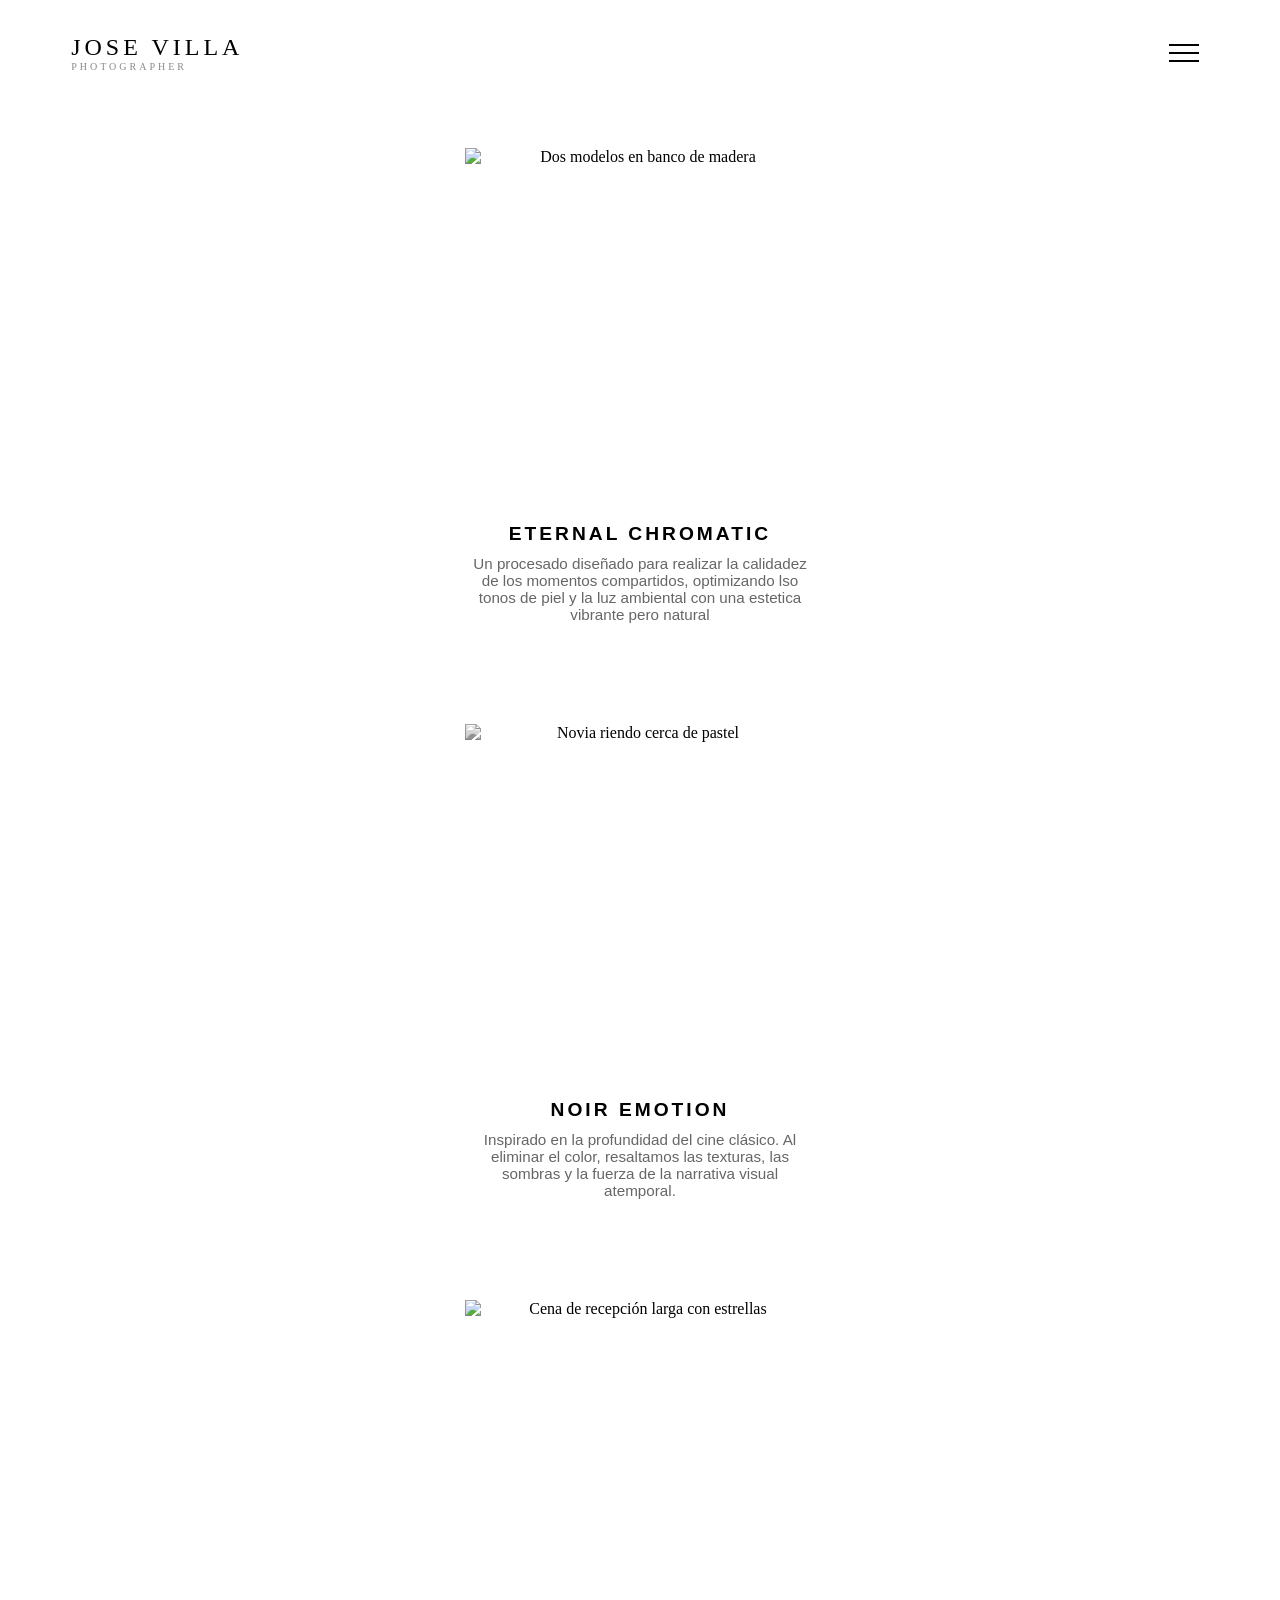
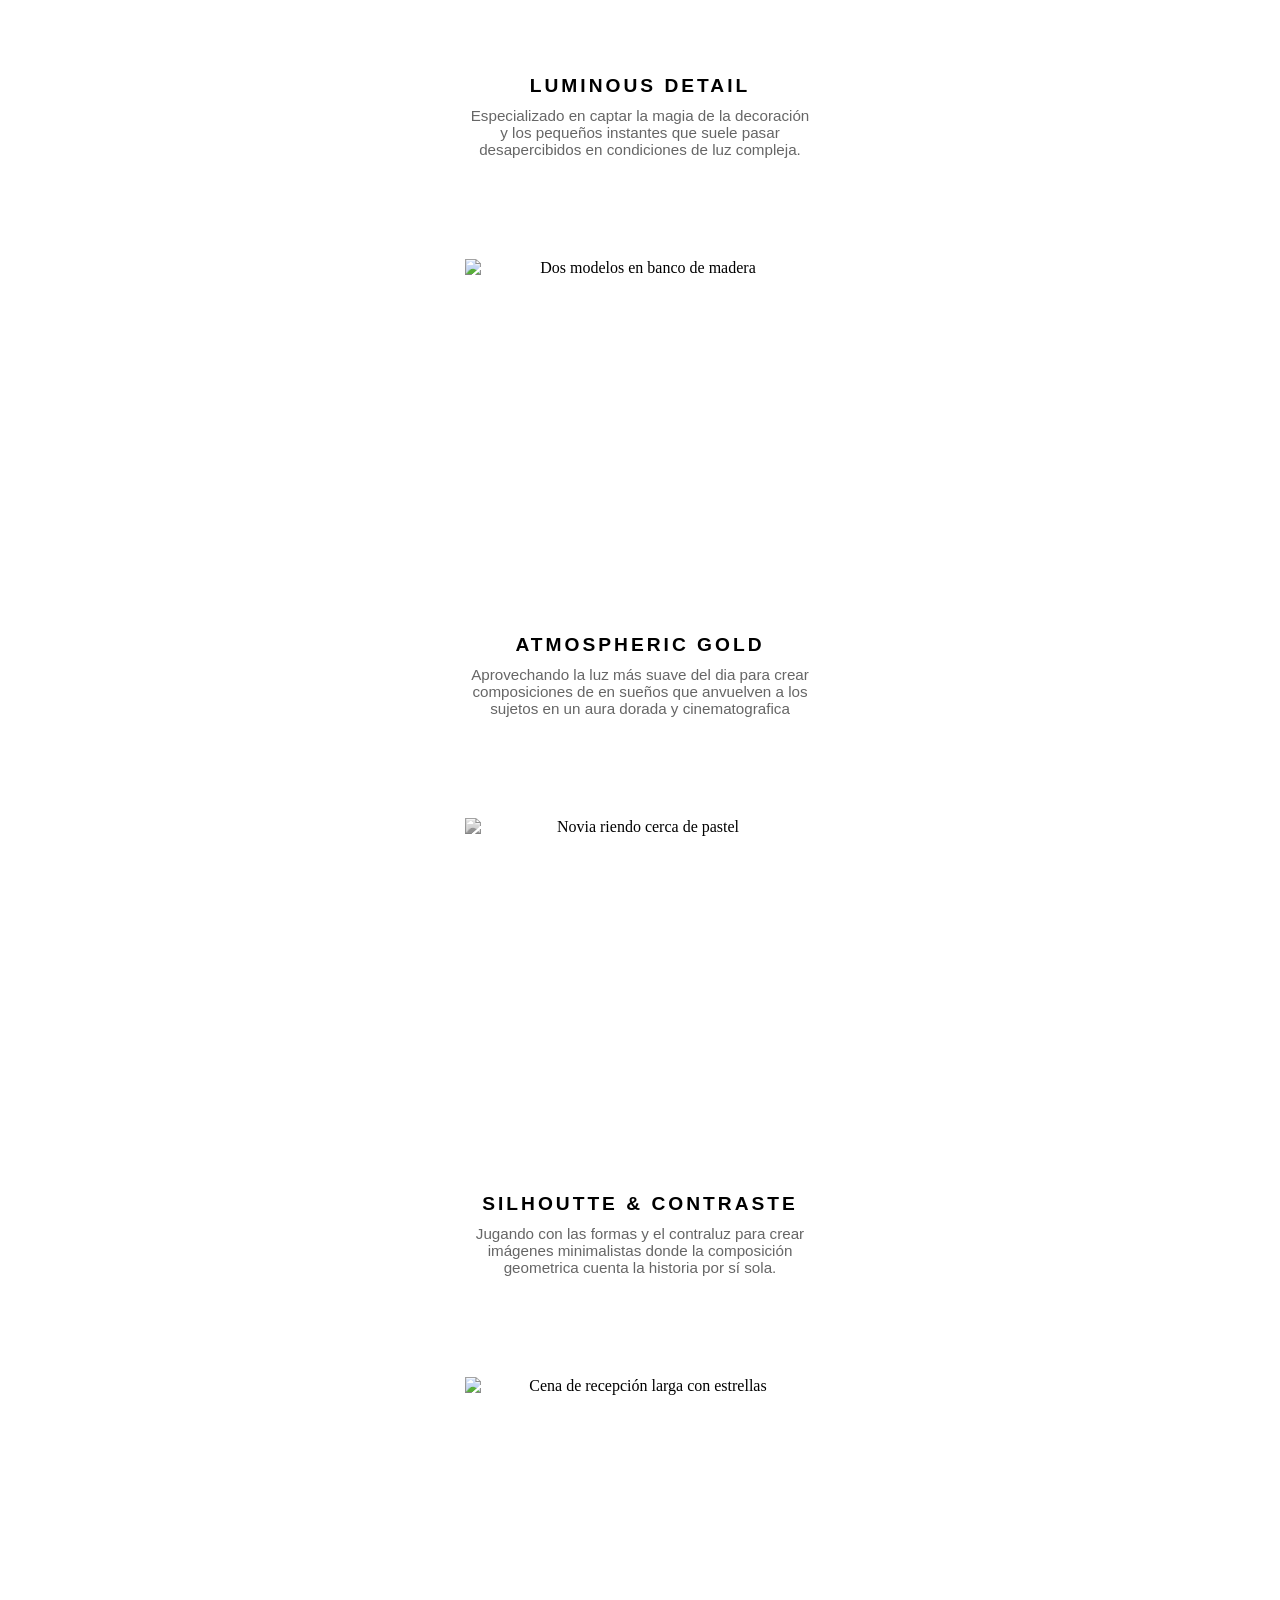
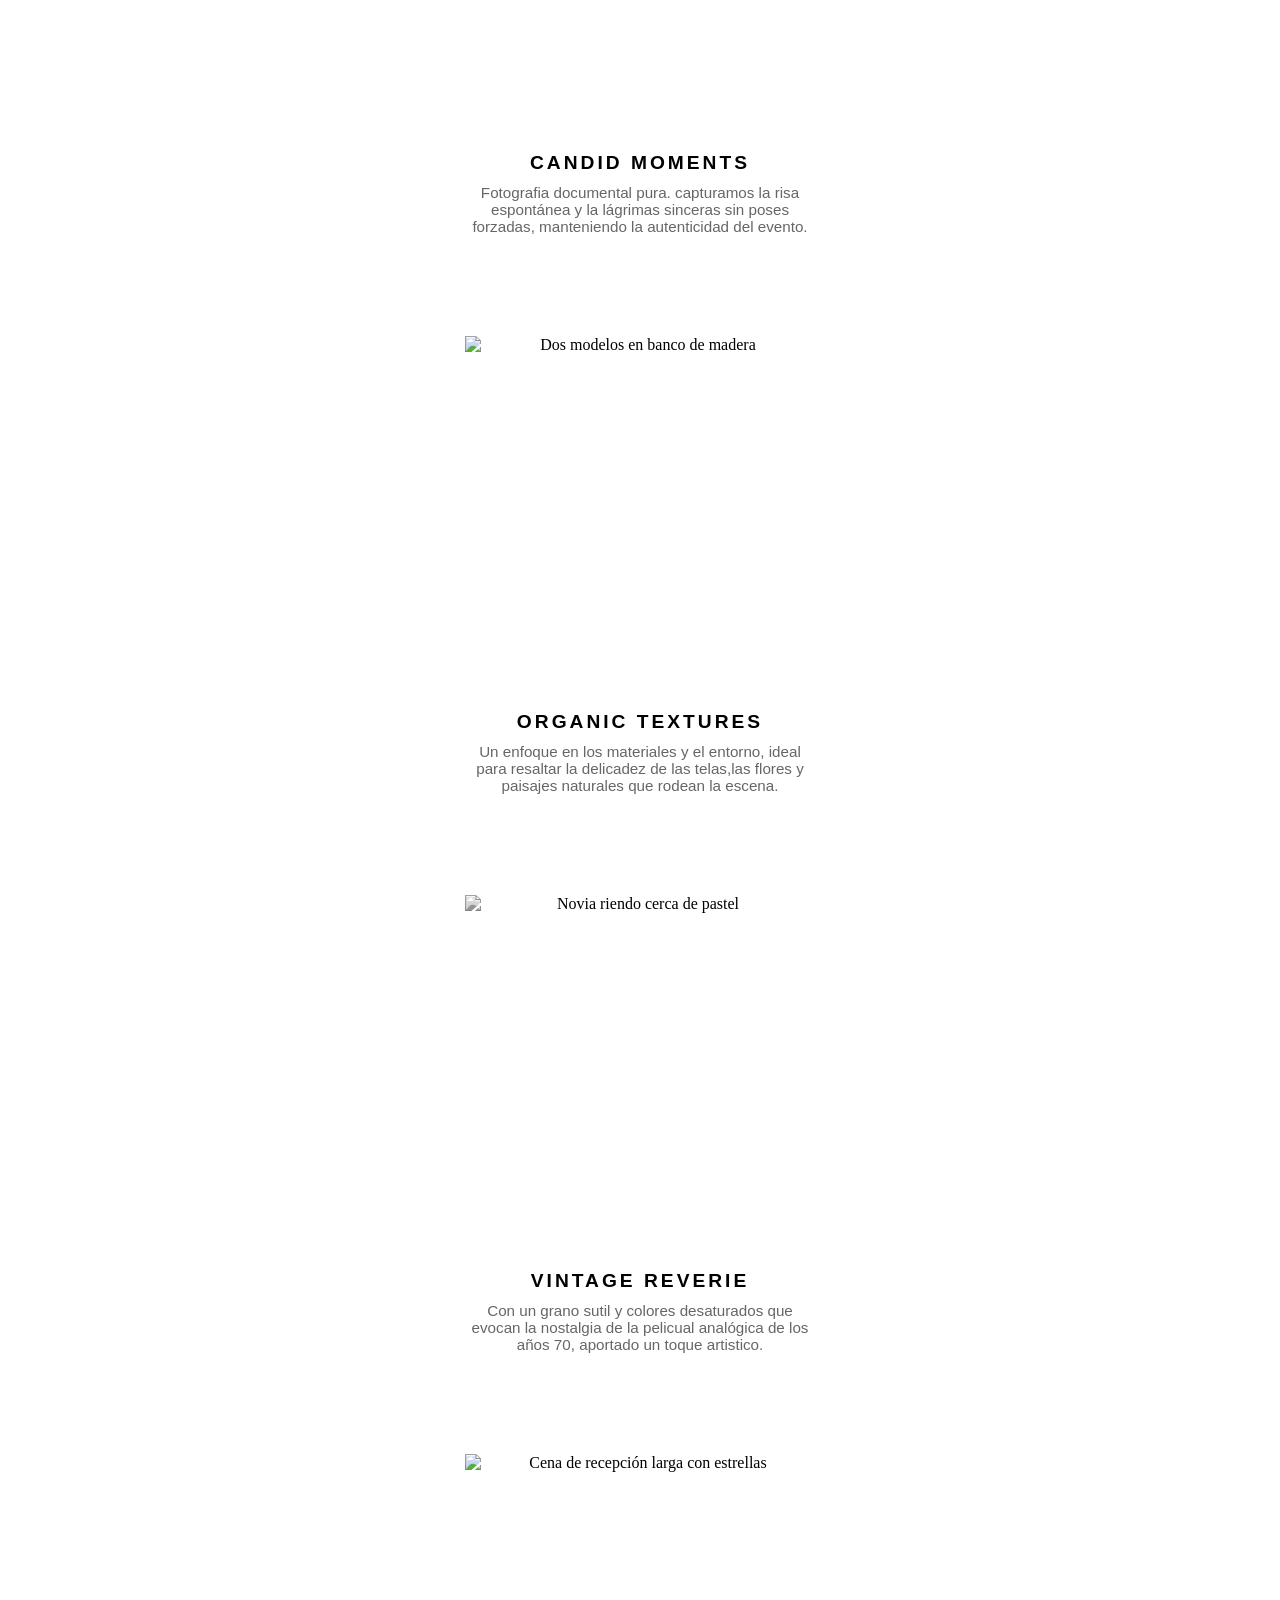
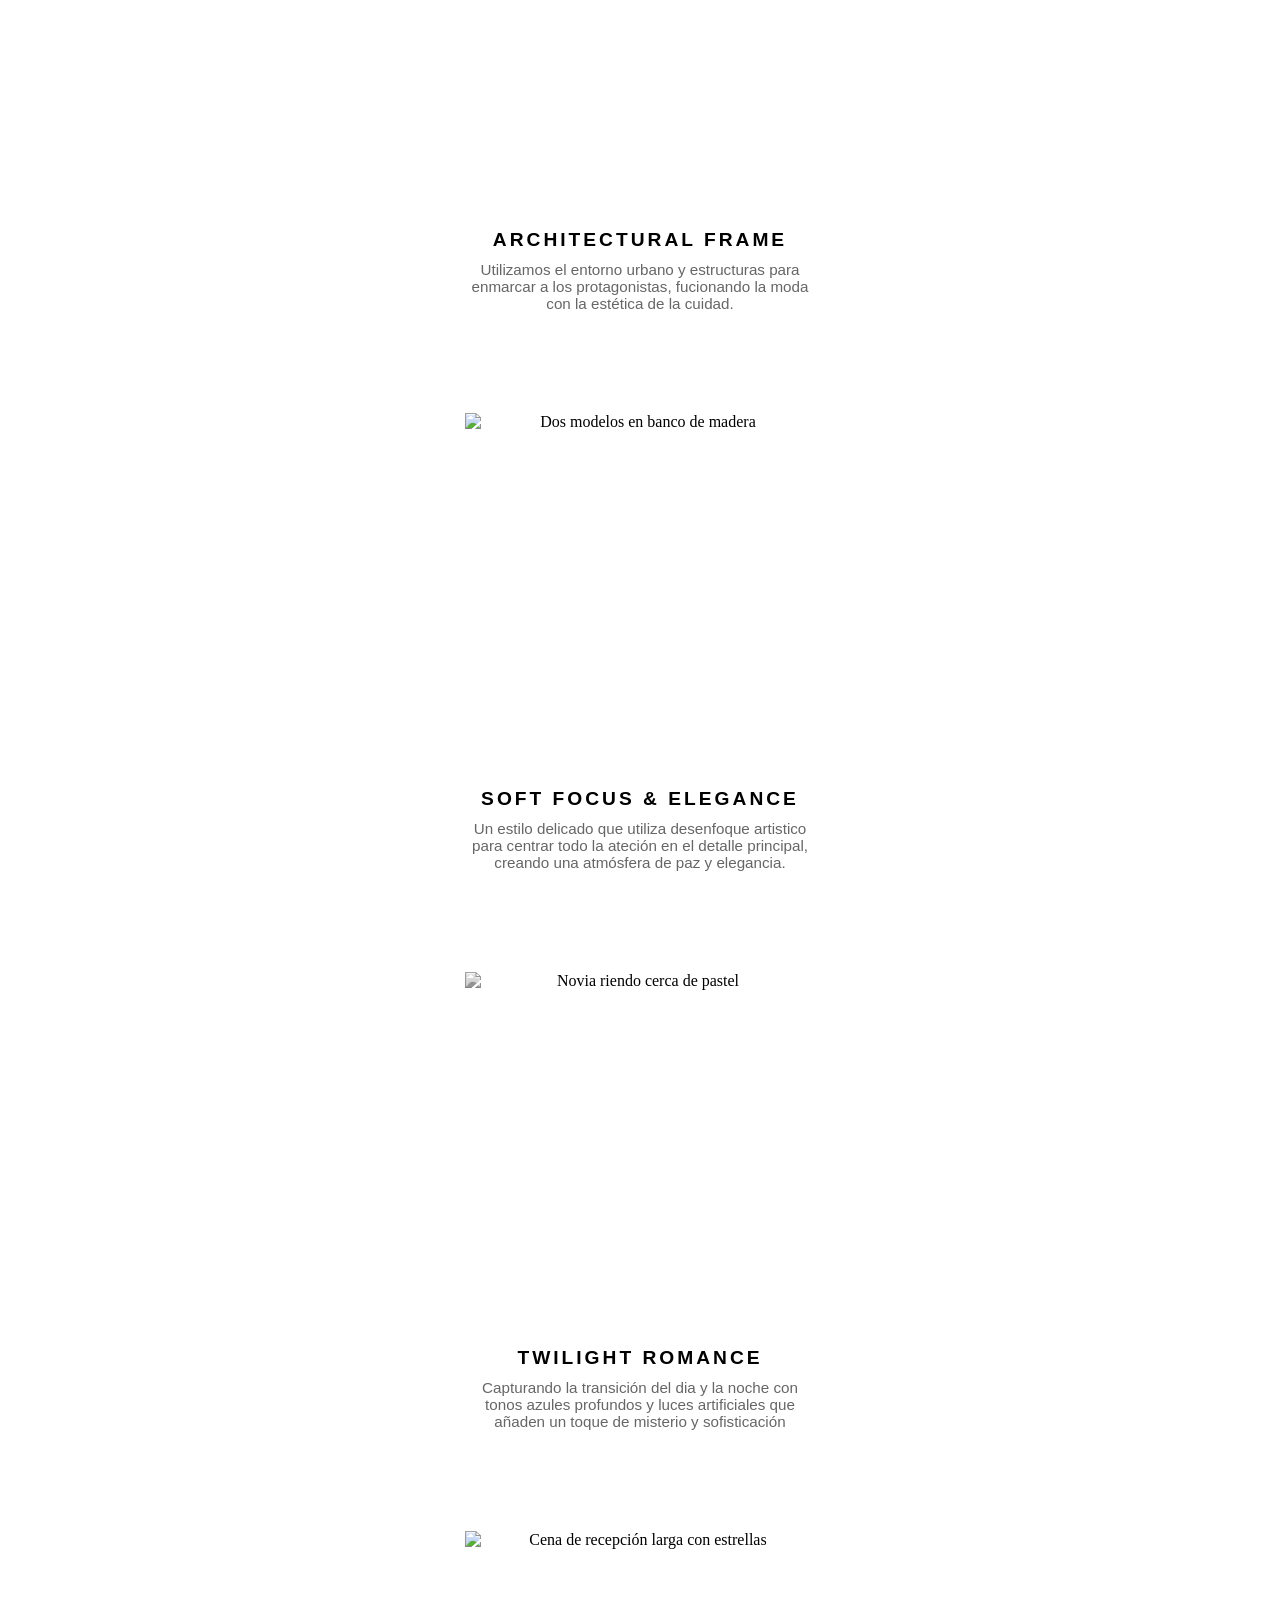
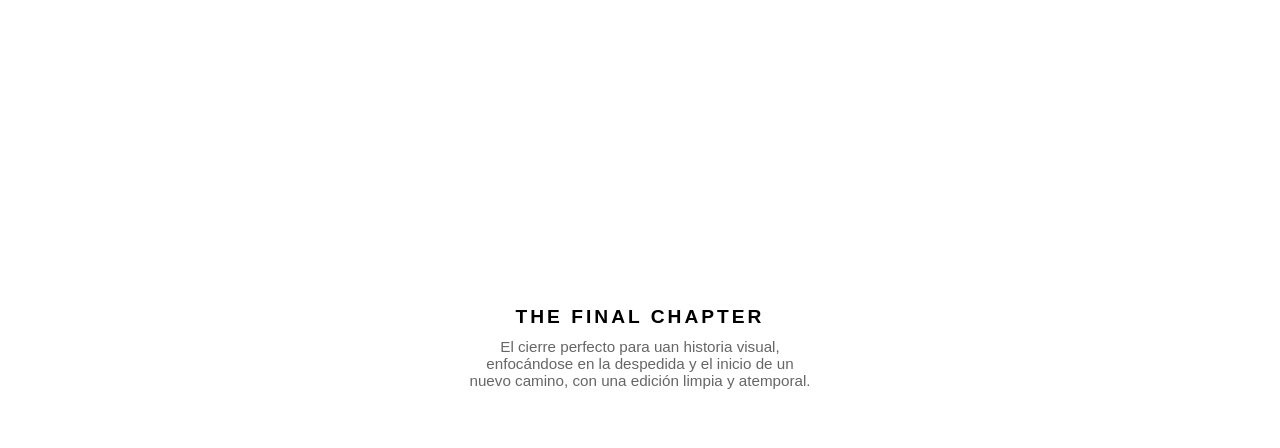
==== portafolio.html @ eef01271 "Add files via upload" ====
<!DOCTYPE html>
<html lang="es">
<head>
    <meta charset="UTF-8">
    <meta name="viewport" content="width=device-width, initial-scale=1.0">
    <title>Jose Villa | Portafolio de Bodas</title>
    <link rel="stylesheet" href="css/style-portafolio.css">
</head>
<body>

<header class="cabecera">
    <div class="logo">
        <h1>jose villa</h1>
        <span>photographer</span>
    </div>

    <div class="menu-icon" id="menuIcon">
        <div class="bar1"></div>
        <div class="bar2"></div>
        <div class="bar3"></div>
    </div>

    <nav class="nav-menu" id="navMenu">
        <ul>
            <li><a href="bodas.html">Inicio</a></li>
            <li><a href="#">Portafolio</a></li>
            <li><a href="sobreMi.html">Sobre Mí</a></li>
        </ul>
    </nav>
</header>
<section class="portafolio-item">
    <div class="portafolio-wrapper">
        <img src="imagenes/imagen1.jpg" alt="Dos modelos en banco de madera" class="portafolio-imagen">
        <h2 class="portafolio-titulo">ETERNAL CHROMATIC</h2>
        <p class="portafolio-texto">Un procesado diseñado para realizar la calidadez de los momentos compartidos, optimizando lso tonos de piel y la luz ambiental con una estetica vibrante pero natural</p>
    </div>
</section>

<section class="portafolio-item">
    <div class="portafolio-wrapper">
        <img src="imagenes/imagen2.jpg" alt="Novia riendo cerca de pastel" class="portafolio-imagen-bw">
        <h2 class="portafolio-titulo">NOIR EMOTION</h2>
        <p class="portafolio-texto">Inspirado en la profundidad del cine clásico. Al eliminar el color, resaltamos las texturas, las sombras y la fuerza de la narrativa visual atemporal.</p>
    </div>
</section>

<section class="portafolio-item">
    <div class="portafolio-wrapper">
        <img src="imagenes/imagen3.jpg" alt="Cena de recepción larga con estrellas" class="portafolio-imagen">
        <h2 class="portafolio-titulo">LUMINOUS DETAIL</h2>
        <p class="portafolio-texto">Especializado en captar la magia de la decoración y los pequeños instantes que suele pasar desapercibidos en condiciones de luz compleja.</p>
    </div>
</section>
<section class="portafolio-item">
    <div class="portafolio-wrapper">
        <img src="imagenes/imagen4.jpg" alt="Dos modelos en banco de madera" class="portafolio-imagen">
        <h2 class="portafolio-titulo">ATMOSPHERIC GOLD</h2>
        <p class="portafolio-texto">Aprovechando la luz más suave del dia para crear composiciones de en sueños que anvuelven a los sujetos en un aura dorada y cinematografica</p>
    </div>
</section>

<section class="portafolio-item">
    <div class="portafolio-wrapper">
        <img src="imagenes/imagen5.jpg" alt="Novia riendo cerca de pastel" class="portafolio-imagen-bw">
        <h2 class="portafolio-titulo">SILHOUTTE & CONTRASTE</h2>
        <p class="portafolio-texto">Jugando con las formas y el contraluz para crear imágenes minimalistas donde la composición geometrica cuenta la historia por sí sola.</p>
    </div>
</section>

<section class="portafolio-item">
    <div class="portafolio-wrapper">
        <img src="imagenes/imagen6.jpg" alt="Cena de recepción larga con estrellas" class="portafolio-imagen">
        <h2 class="portafolio-titulo">CANDID MOMENTS</h2>
        <p class="portafolio-texto">Fotografia documental pura. capturamos la risa espontánea y la lágrimas sinceras sin poses forzadas, manteniendo la autenticidad del evento.</p>
    </div>
</section>
<section class="portafolio-item">
    <div class="portafolio-wrapper">
        <img src="imagenes/imagen7.jpg" alt="Dos modelos en banco de madera" class="portafolio-imagen">
        <h2 class="portafolio-titulo">ORGANIC TEXTURES</h2>
        <p class="portafolio-texto">Un enfoque  en los materiales y el entorno, ideal para resaltar la delicadez de las telas,las flores y paisajes naturales que rodean la escena.</p>
    </div>
</section>

<section class="portafolio-item">
    <div class="portafolio-wrapper">
        <img src="imagenes/imagen8.jpg" alt="Novia riendo cerca de pastel" class="portafolio-imagen-bw">
        <h2 class="portafolio-titulo">VINTAGE REVERIE</h2>
        <p class="portafolio-texto">Con un grano sutil y colores desaturados que evocan la nostalgia de la pelicual analógica de los años 70, aportado un toque artistico.</p>
    </div>
</section>

<section class="portafolio-item">
    <div class="portafolio-wrapper">
        <img src="imagenes/imagen9.jpg" alt="Cena de recepción larga con estrellas" class="portafolio-imagen">
        <h2 class="portafolio-titulo">ARCHITECTURAL FRAME</h2>
        <p class="portafolio-texto">Utilizamos el entorno urbano y estructuras para enmarcar  a los protagonistas, fucionando la moda con la estética de la cuidad.</p>
    </div>
</section>
<section class="portafolio-item">
    <div class="portafolio-wrapper">
        <img src="imagenes/imagen10.jpg" alt="Dos modelos en banco de madera" class="portafolio-imagen">
        <h2 class="portafolio-titulo">SOFT FOCUS & ELEGANCE</h2>
        <p class="portafolio-texto">Un estilo delicado que utiliza desenfoque artistico para centrar todo la ateción en el detalle principal, creando una atmósfera de paz y elegancia.</p>
    </div>
</section>

<section class="portafolio-item">
    <div class="portafolio-wrapper">
        <img src="imagenes/imagen11.jpg" alt="Novia riendo cerca de pastel" class="portafolio-imagen-bw">
        <h2 class="portafolio-titulo">TWILIGHT ROMANCE</h2>
        <p class="portafolio-texto">Capturando la transición del dia y la noche con tonos azules profundos y luces artificiales que añaden un toque de misterio y sofisticación</p>
    </div>
</section>

<section class="portafolio-item">
    <div class="portafolio-wrapper">
        <img src="imagenes/imagen12.jpg" alt="Cena de recepción larga con estrellas" class="portafolio-imagen">
        <h2 class="portafolio-titulo">THE FINAL CHAPTER</h2>
        <p class="portafolio-texto">El cierre perfecto para uan historia visual, enfocándose en la despedida y el inicio de un nuevo camino, con una edición limpia y atemporal.</p>
    </div>
</section>
<script>
    // --- JAVASCRIPT PARA LA INTERACCIÓN ---
    
    // Seleccionamos la hamburguesa y el menú
    const menuIcon = document.getElementById('menuIcon');
    const navMenu = document.getElementById('navMenu');

    // Escuchamos el clic en la hamburguesa
    menuIcon.addEventListener('click', () => {
        // Alternamos (añadimos/quitamos) la clase 'active' a ambos
        menuIcon.classList.toggle('active'); // Para animar la hamburguesa a 'X'
        navMenu.classList.toggle('active');   // Para mostrar/ocultar el menú
    });
</script>

</body>
</html>
---- css/style-portafolio.css ----
/* --- ESTILOS BASE (Mantenidos para el menú) --- */
.body { margin: 0; padding: 0; font-family: 'Times New Roman', serif; }
.cabecera { display: flex; justify-content: space-between; align-items: center; padding: 20px 5%; background: white; text-transform: uppercase; position: relative; z-index: 1000; }
.logo h1 { font-size: 24px; margin: 0; letter-spacing: 4px; font-weight: lighter; color: black; }
.logo span { font-size: 10px; letter-spacing: 3px; color: #888; display: block; }

/* --- ESTILOS DE LA HAMBURGUESA (INTACTOS) --- */
.menu-icon { cursor: pointer; padding: 10px; z-index: 1001; }
.menu-icon div { width: 30px; height: 2px; background-color: black; margin: 6px 0; transition: 0.4s; }
.menu-icon.active .bar1 { transform: rotate(-45deg) translate(-5px, 6px); }
.menu-icon.active .bar2 { opacity: 0; }
.menu-icon.active .bar3 { transform: rotate(45deg) translate(-5px, -6px); }
.nav-menu { position: absolute; top: 100%; left: 0; width: 100%; background-color: white; box-shadow: 0 4px 10px rgba(0,0,0,0.1); display: none; opacity: 0; transition: opacity 0.5s ease; }
.nav-menu.active { display: block; opacity: 1; }
.nav-menu ul { list-style: none; margin: 0; padding: 20px 0; text-align: center; }
.nav-menu li { padding: 15px 0; }
.nav-menu a { text-decoration: none; color: black; font-size: 16px; letter-spacing: 2px; transition: color 0.3s ease; }
.nav-menu a:hover { color: #888; }

/* ============================================================
   AJUSTES DE IMÁGENES Y CENTRADO (SOLO PARA EL PORTAFOLIO)
   ============================================================ */

.portafolio-item {
    width: 100%;
    display: block;   /* Cambiado a block para asegurar compatibilidad */
    text-align: center; /* Esto centra todo el contenido (imagen y texto) */
    padding: 50px 0;
}

.portafolio-wrapper {
    display: inline-block; /* Permite que el contenedor se centre con text-align */
    width: 90%;
    max-width: 350px;      /* Ancho máximo de la foto */
    text-align: center;    /* Centra el título y texto dentro */
}

.portafolio-imagen, .portafolio-imagen-bw {
    display: block;
    margin: 0 auto 25px auto; /* Margen auto a los lados centra la imagen */
    
    /* --- AQUÍ CONTROLAS EL TAMAÑO --- */
    width: 100%;      
    height: 350px;    /* Cambia este número para que todas midan lo mismo de alto */
    /* -------------------------------- */

    object-fit: cover; /* Importante: recorta la foto para que no se estire */
}

.portafolio-imagen-bw {
    filter: grayscale(100%);
}

.portafolio-titulo {
    font-family: sans-serif;
    font-size: 1.2rem;
    letter-spacing: 3px;
    margin-bottom: 10px;
}

.portafolio-texto {
    font-family: sans-serif;
    font-size: 0.95rem;
    color: #666;
    max-width: 550px;
    margin: 0 auto; /* Centra el bloque de texto debajo de la foto */
}
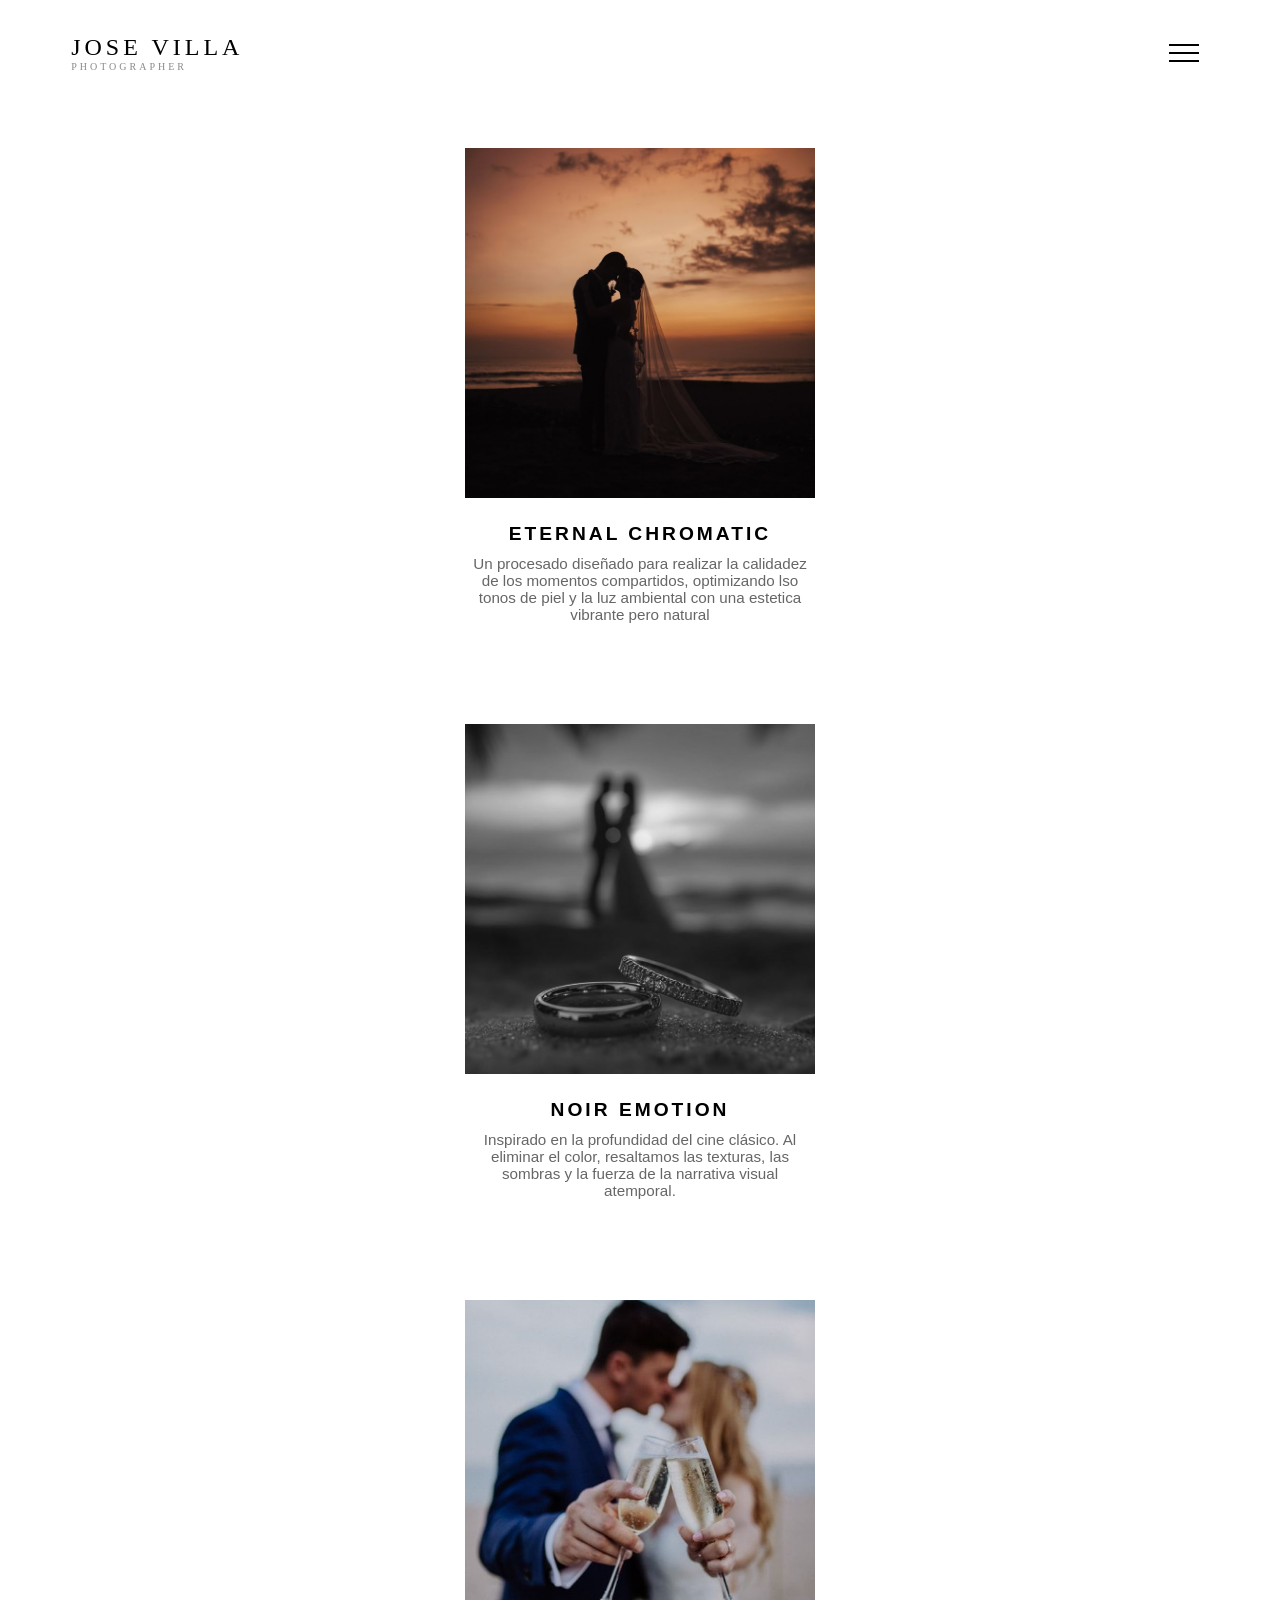
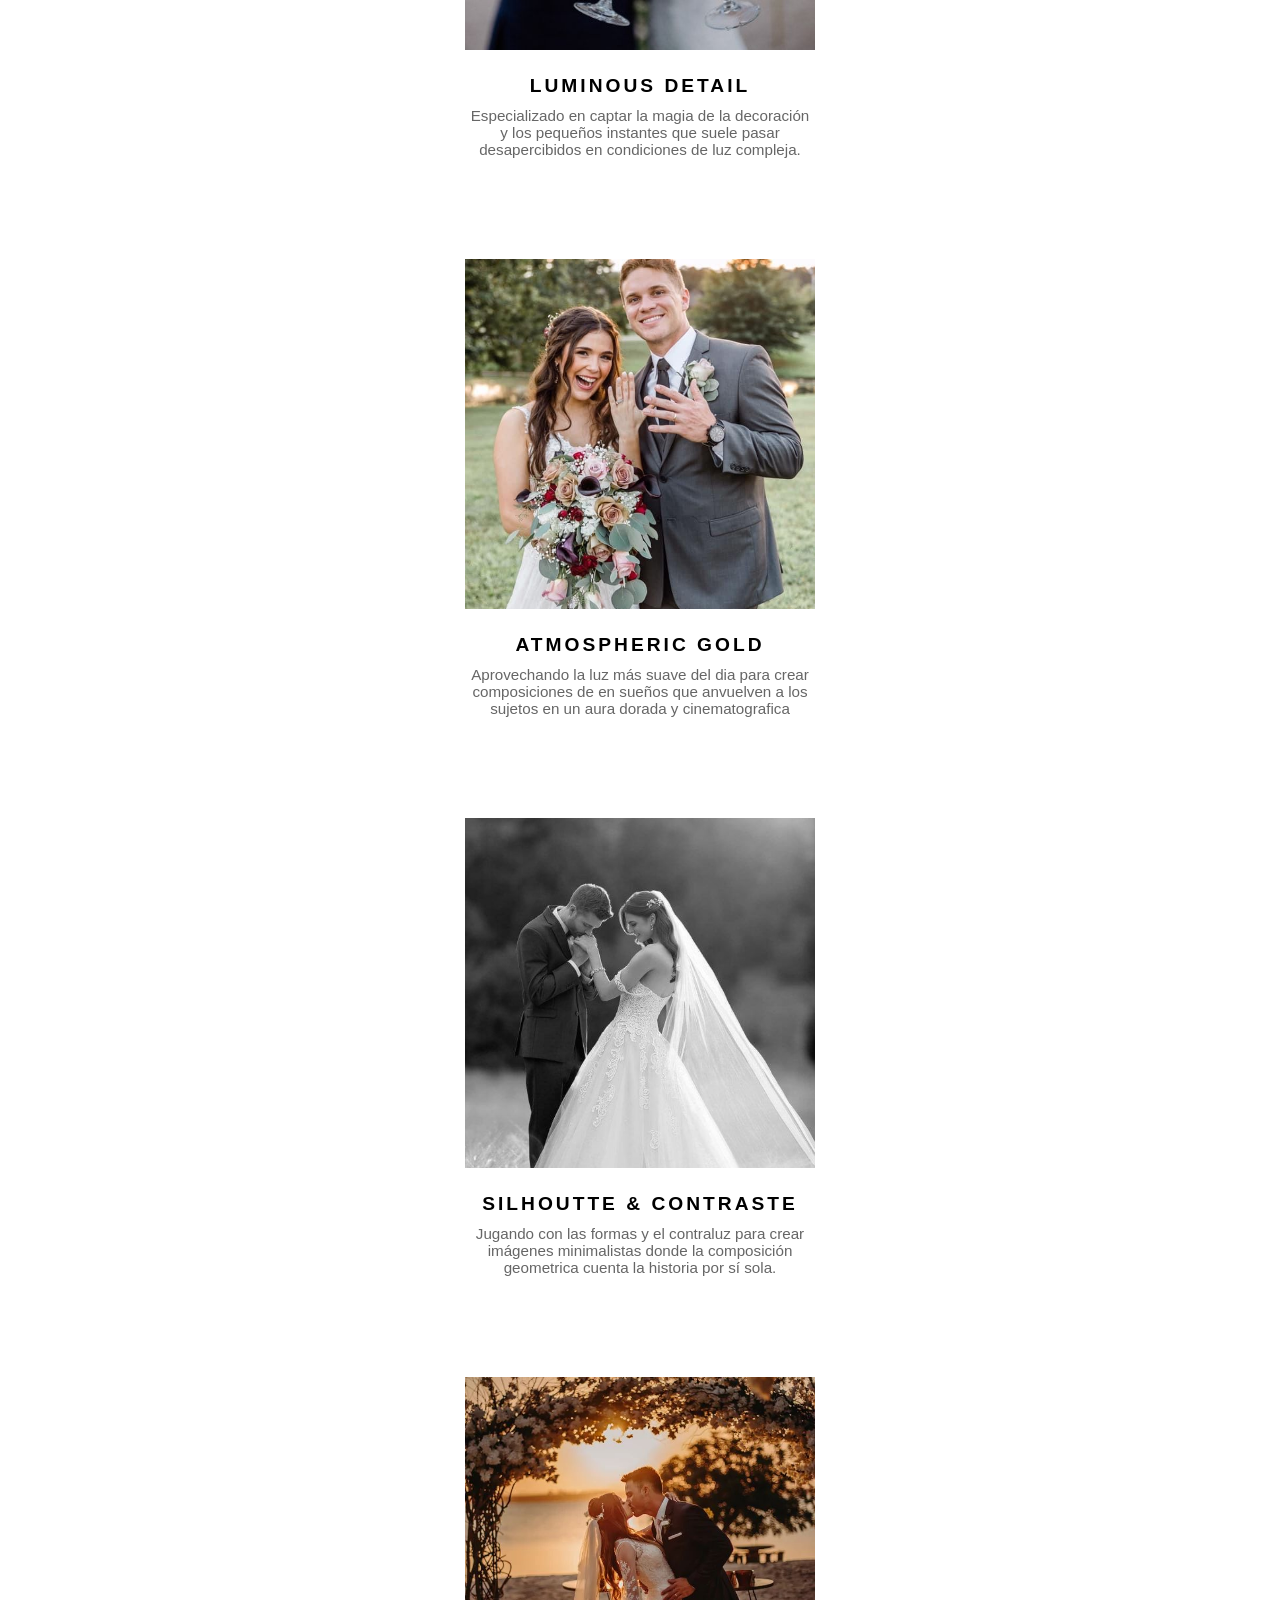
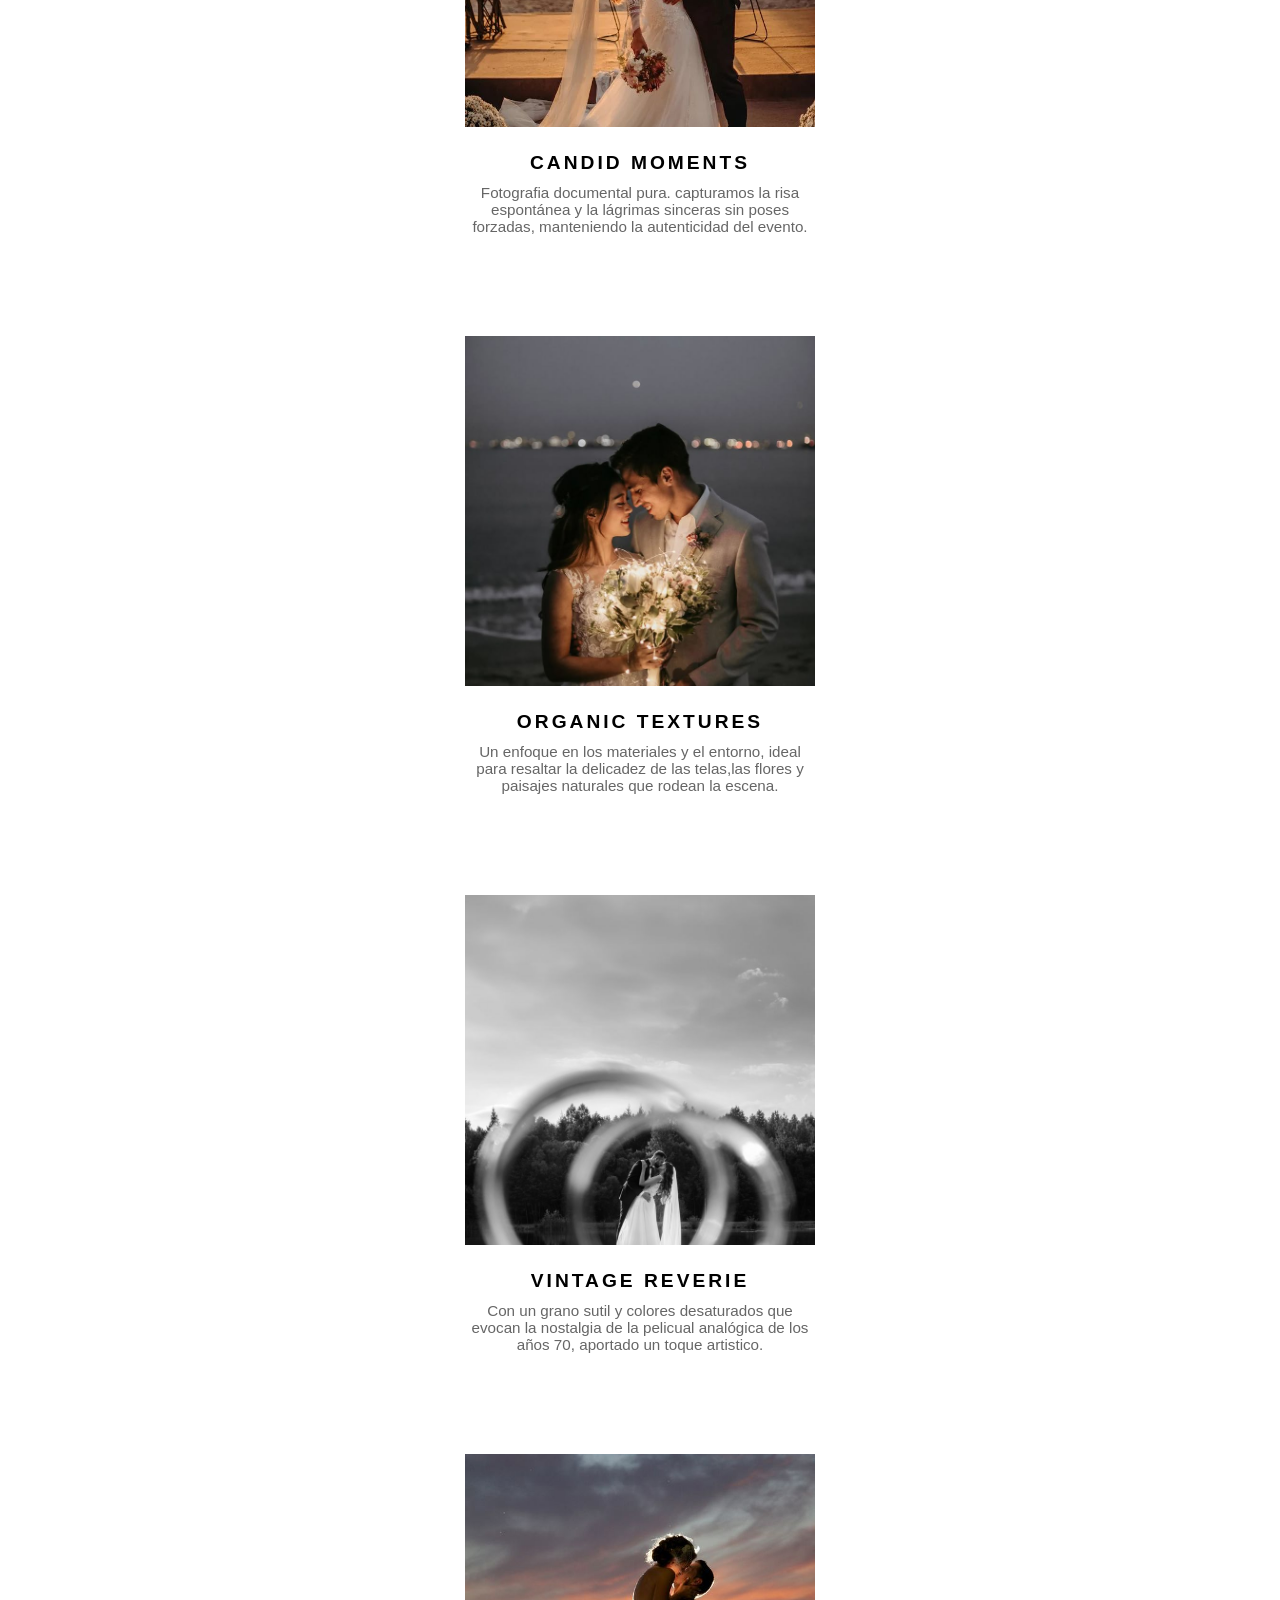
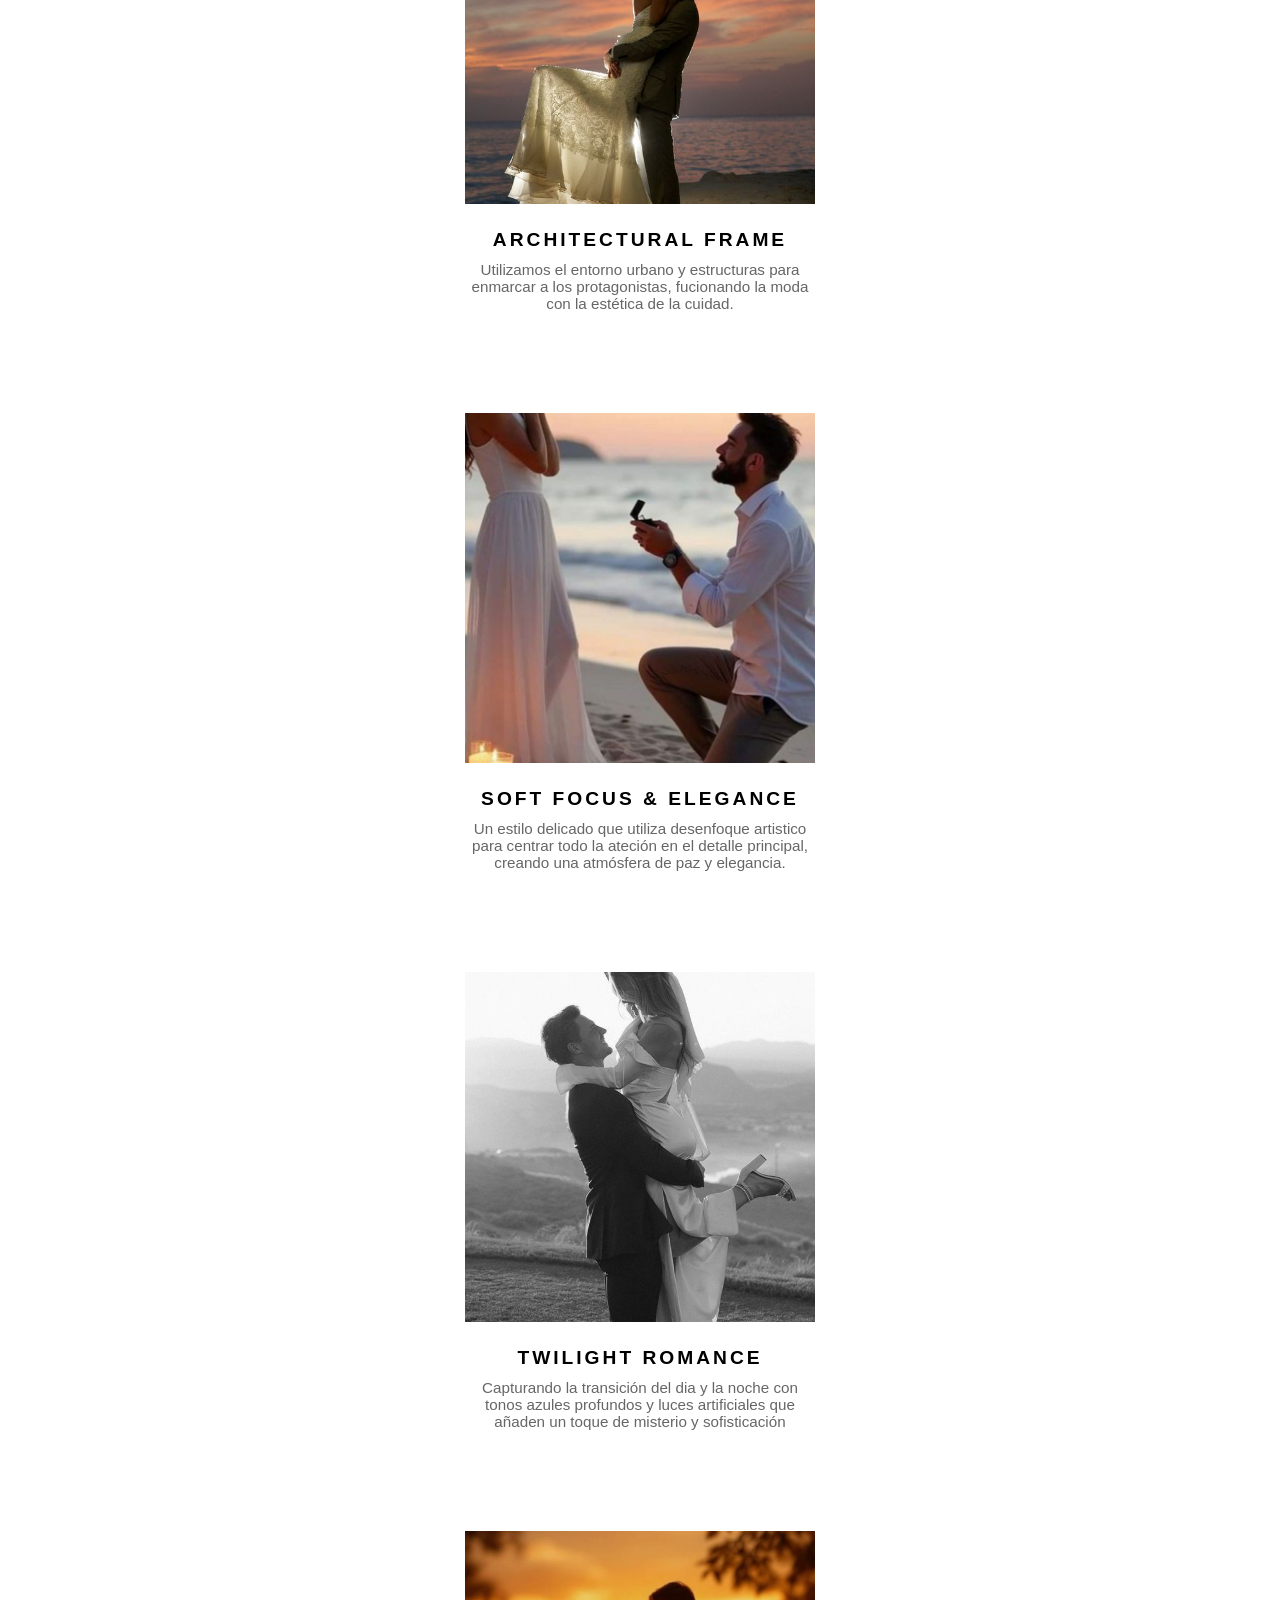
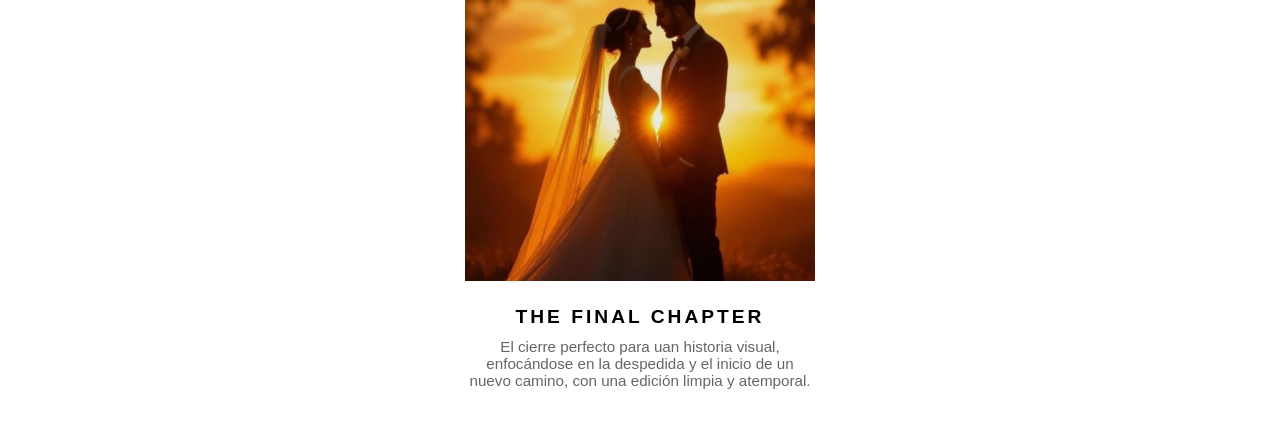
==== commit 2ae5c98b: "Add files via upload" ====
--- a/portafolio.html
+++ b/portafolio.html
@@ -22,7 +22,7 @@
 
     <nav class="nav-menu" id="navMenu">
         <ul>
-            <li><a href="bodas.html">Inicio</a></li>
+            <li><a href="index.html">Inicio</a></li>
             <li><a href="#">Portafolio</a></li>
             <li><a href="sobreMi.html">Sobre Mí</a></li>
         </ul>
